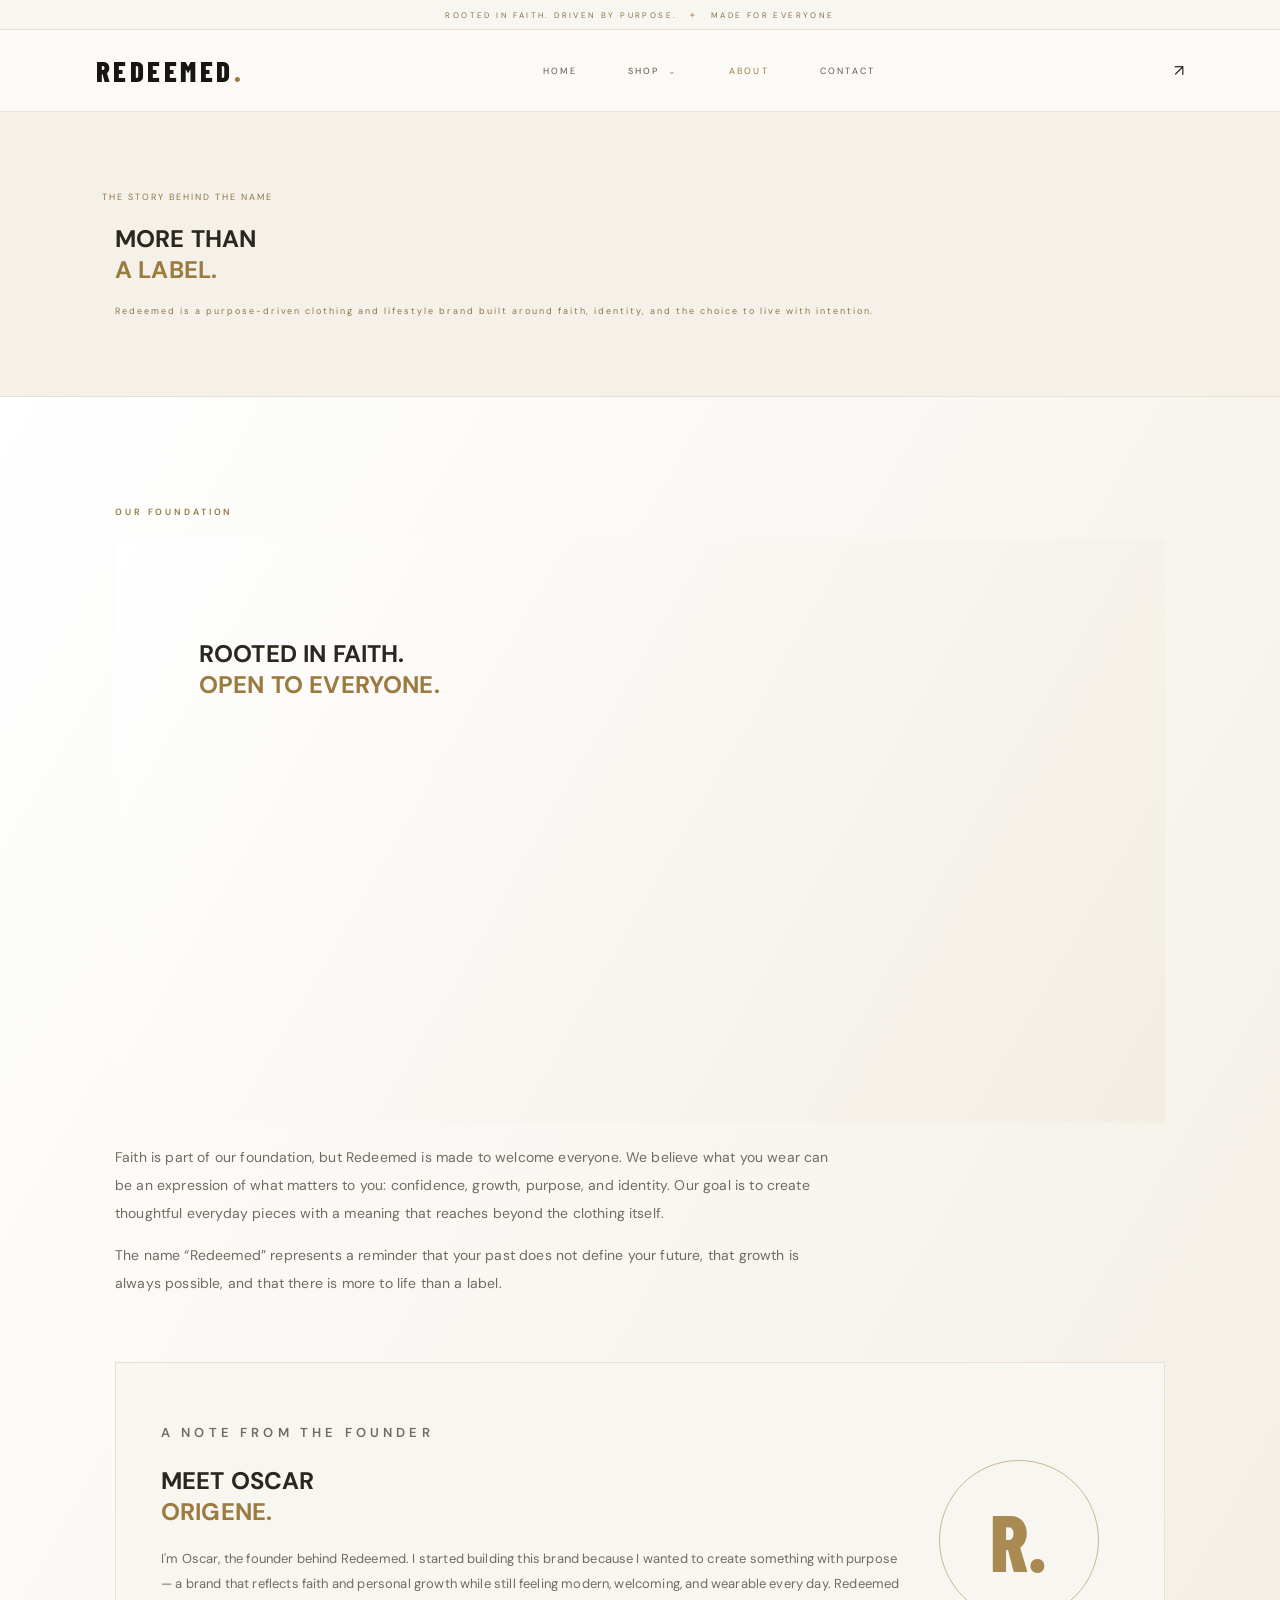
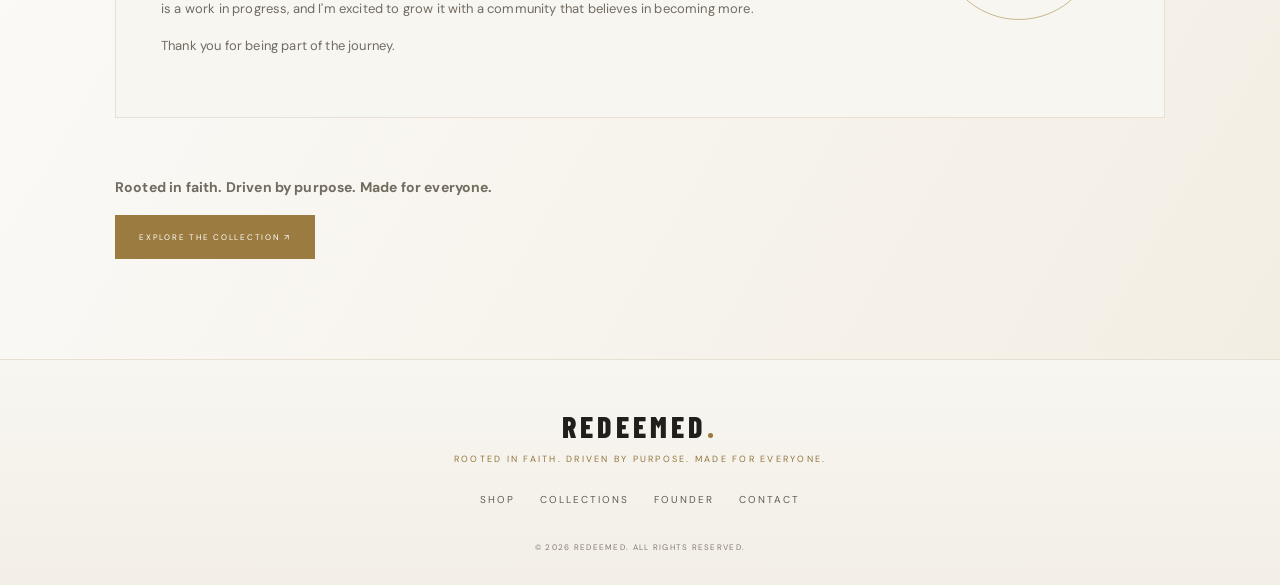
==== about.html @ 96db5f7b "Create Redeemed about and founder page" ====
<!doctype html>
<html lang="en"><head><meta charset="utf-8"><meta name="viewport" content="width=device-width, initial-scale=1"><meta name="theme-color" content="#fbfaf7"><meta name="description" content="Meet the founder and learn the vision behind Redeemed. Rooted in faith. Driven by purpose. Made for everyone."><title>About Redeemed — The Story & Founder</title><link rel="preconnect" href="https://fonts.googleapis.com"><link rel="preconnect" href="https://fonts.gstatic.com" crossorigin><link href="https://fonts.googleapis.com/css2?family=Barlow+Condensed:wght@500;600;700;800&family=DM+Sans:wght@300;400;500;600;700&display=swap" rel="stylesheet"><link rel="stylesheet" href="styles.css"></head>
<body><div class="announcement">ROOTED IN FAITH. DRIVEN BY PURPOSE. <span>✦</span> MADE FOR EVERYONE</div>
<header class="site-header"><a class="brand" href="index.html">REDEEMED<span>.</span></a><button class="menu-toggle" aria-label="Open navigation" aria-expanded="false"><span></span><span></span></button><nav class="main-nav" aria-label="Main navigation"><a href="index.html">HOME</a><div class="nav-dropdown"><button class="nav-drop-trigger" aria-expanded="false">SHOP <span>⌄</span></button><div class="nav-drop-panel"><a href="index.html#apparel">All products</a><a href="index.html#collections">Collections</a></div></div><a class="active" href="about.html">ABOUT</a><a href="index.html#contact">CONTACT</a></nav><a class="bag-link" href="https://redeemedappreal.com" aria-label="Visit store">↗</a></header>
<main><section class="page-hero"><p>THE STORY BEHIND THE NAME</p><div class="about-page-inner"><h1>MORE THAN<br><span style="color:#9b7b3f">A LABEL.</span></h1><p class="lead">Redeemed is a purpose-driven clothing and lifestyle brand built around faith, identity, and the choice to live with intention.</p></div></section>
<section class="about-page"><div class="about-page-inner"><p class="section-kicker">OUR FOUNDATION</p><h2 class="about-page h1">ROOTED IN FAITH.<br><span style="color:#9b7b3f">OPEN TO EVERYONE.</span></h2><p class="story-copy">Faith is part of our foundation, but Redeemed is made to welcome everyone. We believe what you wear can be an expression of what matters to you: confidence, growth, purpose, and identity. Our goal is to create thoughtful everyday pieces with a meaning that reaches beyond the clothing itself.</p><p class="story-copy">The name “Redeemed” represents a reminder that your past does not define your future, that growth is always possible, and that there is more to life than a label.</p><div class="founder-panel" id="founder"><div><p class="section-kicker">A NOTE FROM THE FOUNDER</p><h2>MEET OSCAR<br><span style="color:#9b7b3f">ORIGENE.</span></h2><p>I'm Oscar, the founder behind Redeemed. I started building this brand because I wanted to create something with purpose — a brand that reflects faith and personal growth while still feeling modern, welcoming, and wearable every day. Redeemed is a work in progress, and I'm excited to grow it with a community that believes in becoming more.</p><p>Thank you for being part of the journey.</p></div><div class="founder-stamp" aria-hidden="true">R.</div></div><p class="story-copy" style="margin-top:55px"><strong>Rooted in faith. Driven by purpose. Made for everyone.</strong></p><a class="button button-gold" href="index.html#apparel">EXPLORE THE COLLECTION ↗</a></div></section></main>
<footer id="contact"><a class="footer-brand" href="index.html">REDEEMED<span>.</span></a><p>ROOTED IN FAITH. DRIVEN BY PURPOSE. MADE FOR EVERYONE.</p><div class="footer-links"><a href="index.html#apparel">SHOP</a><a href="index.html#collections">COLLECTIONS</a><a href="about.html#founder">FOUNDER</a><a href="mailto:hello@redeemedappreal.com">CONTACT</a></div><small>© <span id="year"></span> REDEEMED. ALL RIGHTS RESERVED.</small></footer><script src="script.js"></script></body></html>
---- styles.css ----
:root{--black:#050505;--panel:#101010;--gold:#b99a4b;--gold-light:#d8bd75;--white:#f5f3ef;--muted:#99958c}
*{box-sizing:border-box}html{scroll-behavior:smooth;scroll-padding-top:82px}body{margin:0;background:var(--black);color:var(--white);font-family:"DM Sans",Arial,sans-serif}a{color:inherit;text-decoration:none}.announcement{height:27px;display:grid;place-items:center;background:#0c0c0c;color:#bca15e;font-size:9px;letter-spacing:.22em;border-bottom:1px solid #202020}.site-header{height:68px;padding:0 6.5%;display:flex;align-items:center;justify-content:space-between;border-bottom:1px solid #242424;background:rgba(5,5,5,.96);position:sticky;top:0;z-index:20}.brand,.footer-brand{font-family:"Barlow Condensed",sans-serif;font-weight:800;letter-spacing:.08em;font-size:25px}.brand span,.footer-brand span{color:var(--gold)}.main-nav{display:flex;gap:42px;align-items:center}.main-nav a,.footer-links a{font-size:10px;letter-spacing:.2em;color:#a6a39c;transition:color .2s}.main-nav a:hover,.main-nav a.active,.footer-links a:hover{color:var(--gold-light)}.bag-link svg{width:20px;fill:none;stroke:#eee;stroke-width:1.5}.menu-toggle{display:none;background:none;border:0}.hero{min-height:690px;height:calc(100svh - 95px);max-height:900px;position:relative;overflow:hidden;display:grid;place-items:center;text-align:center;background:radial-gradient(ellipse at 50% 39%,rgba(133,91,24,.28),transparent 34%),radial-gradient(ellipse at 50% 72%,#17130b 0%,#080808 42%,#030303 75%)}.hero:before,.hero:after{content:"";position:absolute;width:360px;height:360px;border:1px solid rgba(185,154,75,.08);transform:rotate(45deg);top:8%;left:-210px}.hero:after{left:auto;right:-230px;top:auto;bottom:-190px}.hero-lines{position:absolute;inset:0;opacity:.23;background:linear-gradient(135deg,transparent 49.8%,rgba(185,154,75,.12) 50%,transparent 50.2%);mask-image:linear-gradient(to bottom,transparent,#000 20%,#000 80%,transparent)}.halo{position:absolute;width:370px;height:370px;border-radius:50%;top:10%;left:50%;transform:translateX(-50%);background:radial-gradient(circle,rgba(180,127,35,.27),rgba(106,73,22,.12) 38%,transparent 70%);filter:blur(12px)}.hooded-figure{position:absolute;top:10%;left:50%;transform:translateX(-50%);width:260px;height:390px;opacity:.75;filter:drop-shadow(0 20px 28px #000)}.hood{position:absolute;z-index:2;width:160px;height:190px;left:50px;top:0;border-radius:48% 48% 42% 42%;background:linear-gradient(115deg,#28251f,#090909 65%);border:1px solid #383126;box-shadow:inset -16px -8px 22px #000}.hood:after{content:"";position:absolute;inset:25px 25px 16px;border-radius:50%;background:#030303;box-shadow:inset 0 0 28px #000}.body{position:absolute;top:140px;left:0;width:260px;height:250px;background:linear-gradient(105deg,#191713,#050505 60%,#1c1913);clip-path:polygon(30% 0,70% 0,100% 100%,0 100%);border-top:1px solid #393126}.hero-content{position:relative;z-index:3;margin-top:35px;padding:0 20px}.eyebrow,.section-kicker{color:var(--gold-light);font-size:9px;letter-spacing:.32em;font-weight:600}.hero h1{font-family:"Barlow Condensed",Impact,sans-serif;font-size:clamp(48px,7.2vw,91px);line-height:.9;letter-spacing:.045em;margin:15px 0 18px;font-weight:700;text-shadow:0 4px 30px #000}.hero h1 span,.intro h2 span,.lifestyle-content h2 span,.about h2 span{color:var(--gold-light)}.hero-subtitle{font-size:clamp(13px,1.7vw,19px);letter-spacing:.16em;margin:0 0 9px}.hero-tagline{font-size:14px;color:#d2d0ca;margin:0}.hero-actions{display:flex;justify-content:center;gap:12px;margin-top:34px}.button{min-width:145px;padding:14px 20px;font-size:9px;letter-spacing:.17em;display:inline-flex;justify-content:center;border:1px solid;transition:background .25s,color .25s,border-color .25s}.button-gold{border-color:var(--gold);color:var(--gold-light)}.button-gold:hover{background:var(--gold);color:#090909}.button-light{border-color:#ddd;color:#eee}.button-light:hover{background:#eee;color:#090909}.hero-foot{position:absolute;bottom:34px;left:0;right:0;font-size:10px;letter-spacing:.16em}.vertical-note{position:absolute;right:28px;top:50%;writing-mode:vertical-rl;color:#62563b;font-size:8px;letter-spacing:.25em}.section-wrap{max-width:1160px;margin:auto;padding:110px 7%}.intro{text-align:center;border-bottom:1px solid #242424}.intro h2,.about h2,.lifestyle-content h2{font-family:"Barlow Condensed",sans-serif;font-size:clamp(42px,6vw,68px);line-height:.95;margin:17px 0}.intro>p:last-child,.about>p:not(.section-kicker){max-width:570px;margin:22px auto 0;color:#aaa;font-size:13px;line-height:1.9}.section-heading{display:flex;justify-content:space-between;align-items:end;margin-bottom:32px}.section-heading h2{font-family:"Barlow Condensed",sans-serif;font-size:58px;margin:8px 0 0}.heading-mark,.product-index{font-size:10px;color:#777;letter-spacing:.18em}.product-grid{display:grid;grid-template-columns:repeat(2,minmax(0,1fr));gap:22px}.product-card{background:#0c0c0c;padding:12px;border:1px solid #202020}.product-art{height:340px;display:grid;place-items:center;position:relative;overflow:hidden;background:radial-gradient(ellipse at 50% 45%,#29251c,#101010 55%,#080808)}.product-art:before{content:"";position:absolute;width:155px;height:190px;background:linear-gradient(110deg,#292721,#080808 70%);clip-path:polygon(27% 0,73% 0,100% 22%,84% 40%,78% 100%,22% 100%,16% 40%,0 22%);filter:drop-shadow(0 15px 20px #000)}.art-hoodie:after{content:"";position:absolute;top:68px;width:65px;height:70px;border:10px solid #171612;border-radius:48% 48% 35% 35%;background:#080808}.product-art span{z-index:2;font-family:"Barlow Condensed";font-size:17px;letter-spacing:.2em;color:#c9ad65;margin-top:40px}.art-tee{background:radial-gradient(ellipse at center,#27231b,#0c0c0c 68%)}.art-tee:before{width:180px;height:190px;clip-path:polygon(25% 0,75% 0,100% 20%,82% 38%,78% 100%,22% 100%,18% 38%,0 20%)}.art-tee span{font-size:12px;margin-top:0}.product-info{display:flex;justify-content:space-between;align-items:start;padding:17px 3px 10px}.product-info h3{font-size:12px;letter-spacing:.12em;margin:0 0 6px}.product-info p,.setup-note{font-size:11px;color:#85827b;margin:0}.text-link{display:flex;justify-content:space-between;border-top:1px solid #292929;padding:13px 3px 4px;color:var(--gold-light);font-size:9px;letter-spacing:.17em}.text-link span{font-size:15px}.setup-note{margin-top:22px;text-align:center;line-height:1.7}.lifestyle-band{min-height:440px;position:relative;overflow:hidden;background:radial-gradient(ellipse at 75% 50%,rgba(155,113,39,.2),transparent 42%),linear-gradient(110deg,#090909,#17130b 60%,#080808);border-top:1px solid #29231a;border-bottom:1px solid #29231a;display:flex;align-items:center;padding:70px max(8%,calc((100% - 1000px)/2))}.lifestyle-content{position:relative;z-index:2}.lifestyle-content h2{font-size:65px}.lifestyle-content>p:not(.section-kicker){color:#aaa;font-size:13px;margin:18px 0 28px}.lifestyle-symbol{position:absolute;right:14%;font-size:250px;color:rgba(185,154,75,.08);font-weight:200}.about{text-align:center}.about blockquote{margin:35px auto 0;padding-top:26px;border-top:1px solid #292929;max-width:600px;font-family:"Barlow Condensed";font-size:25px;letter-spacing:.04em}.about cite{display:block;font-family:"DM Sans";font-style:normal;font-size:9px;color:var(--gold);letter-spacing:.2em;margin-top:12px}footer{border-top:1px solid #292929;text-align:center;padding:48px 20px 30px;background:#080808}.footer-brand{font-size:30px}footer>p{font-size:9px;letter-spacing:.2em;color:#777}.footer-links{display:flex;justify-content:center;gap:25px;flex-wrap:wrap;margin:28px 0}footer small{font-size:8px;letter-spacing:.16em;color:#666}.menu-toggle span{display:block;width:21px;height:1px;background:#eee;margin:6px}
@media(max-width:700px){.site-header{height:60px;padding:0 5%}.brand{font-size:22px}.menu-toggle{display:block;margin-left:auto;margin-right:18px}.main-nav{display:none;position:absolute;top:60px;left:0;right:0;background:#090909;border-bottom:1px solid #292929;padding:22px;flex-direction:column;gap:22px}.main-nav.open{display:flex}.bag-link svg{width:19px}.hero{min-height:650px;height:calc(100svh - 87px)}.hooded-figure{top:12%;transform:translateX(-50%) scale(.88)}.hero-content{margin-top:55px}.hero h1{font-size:clamp(48px,12vw,70px)}.hero-subtitle{font-size:12px}.hero-foot{font-size:8px;bottom:25px}.vertical-note{right:10px}.section-wrap{padding:75px 6%}.product-grid{grid-template-columns:1fr;gap:16px}.product-art{height:300px}.section-heading h2{font-size:48px}.lifestyle-band{min-height:390px;padding:65px 8%}.lifestyle-content h2{font-size:55px}.lifestyle-symbol{right:-10%;font-size:190px}.intro h2,.about h2{font-size:48px}}
@media(prefers-reduced-motion:reduce){html{scroll-behavior:auto}*,*:before,*:after{transition:none!important}}

/* REDEEMED — elevated editorial art direction */
:root{--gold:#c4a45b;--gold-light:#ead49a;--white:#f7f5ef}
body{background:#050505;letter-spacing:.01em}
.announcement{height:30px;background:#080808;color:#c7a65c;font-size:8px;letter-spacing:.3em}
.site-header{height:76px;padding-inline:7%;background:rgba(4,4,4,.88);backdrop-filter:blur(18px);border-bottom-color:rgba(202,170,99,.2)}
.brand{font-size:29px;letter-spacing:.12em}
.main-nav{gap:clamp(18px,4vw,52px)}
.main-nav a{font-size:9px;letter-spacing:.24em}
.hero{height:calc(100svh - 106px);min-height:700px;max-height:960px;background:radial-gradient(ellipse at 50% 34%,rgba(174,127,43,.26),transparent 29%),radial-gradient(ellipse at 50% 90%,#17130b 0%,#080808 48%,#020202 80%)}
.hero:before{width:520px;height:520px;top:4%;left:-330px;border-color:rgba(201,168,93,.13)}
.hero:after{width:600px;height:600px;right:-390px;bottom:-330px;border-color:rgba(201,168,93,.1)}
.hero-wordmark{position:absolute;z-index:1;top:12%;left:50%;transform:translateX(-50%);font-family:"Barlow Condensed",sans-serif;font-size:clamp(120px,25vw,340px);font-weight:800;letter-spacing:-.04em;white-space:nowrap;color:transparent;-webkit-text-stroke:1px rgba(222,196,137,.075);line-height:1}
.hero-cross{position:absolute;right:13%;top:22%;font-size:clamp(75px,13vw,170px);font-family:Georgia,serif;color:rgba(206,174,105,.055);font-weight:200}
.halo{width:470px;height:470px;top:8%;background:radial-gradient(circle,rgba(190,139,49,.3),rgba(110,78,28,.13) 38%,transparent 70%);filter:blur(18px)}
.hooded-figure{top:7%;width:300px;height:450px;opacity:.91;transform:translateX(-50%) scale(1.05);filter:drop-shadow(0 28px 40px #000)}
.hood{width:178px;height:205px;left:61px;background:linear-gradient(110deg,#383229 0%,#17140f 37%,#050505 76%);border:1px solid rgba(190,164,111,.24);box-shadow:inset 12px 3px 26px rgba(255,255,255,.035),inset -18px -12px 25px #000,0 0 55px rgba(160,112,38,.1)}
.hood:after{inset:26px 27px 18px;background:radial-gradient(ellipse at 45% 15%,#15120d,#020202 65%);box-shadow:inset 0 0 35px #000}
.body{top:151px;width:300px;height:300px;background:linear-gradient(100deg,#28241d 0%,#0e0d0b 35%,#030303 68%,#211c13 100%);border-top:1px solid rgba(205,176,116,.2);clip-path:polygon(31% 0,69% 0,100% 100%,0 100%)}
.hero-content{margin-top:55px}
.eyebrow{display:flex;align-items:center;justify-content:center;gap:13px;font-size:8px;letter-spacing:.34em;color:#dfc47f}
.eyebrow span{width:24px;height:1px;background:var(--gold);opacity:.7}
.hero h1{font-size:clamp(58px,8vw,108px);letter-spacing:.025em;line-height:.84;margin:22px 0 24px;text-shadow:0 8px 42px #000}
.hero h1 span{color:#f4f0e7;text-shadow:0 0 28px rgba(210,174,98,.18)}
.hero-subtitle{font-size:clamp(11px,1.4vw,16px);letter-spacing:.25em;color:#d7d2c7}
.hero-tagline{font-size:13px;letter-spacing:.04em;color:#c3bfb5}
.hero-actions{margin-top:38px;gap:14px}
.button{min-width:164px;padding:16px 23px;font-size:8px;letter-spacing:.22em}
.button-gold{background:linear-gradient(120deg,rgba(193,157,79,.1),rgba(193,157,79,.015));border-color:#c5a45a;color:#e8cf91}
.button-gold:hover{box-shadow:0 0 28px rgba(197,164,90,.22)}
.button-light{border-color:rgba(255,255,255,.55)}
.hero-foot{font-size:8px;letter-spacing:.3em;color:#b5aa8f}
.vertical-note{color:#a18b57;opacity:.8}
.marquee{overflow:hidden;border-top:1px solid #28231a;border-bottom:1px solid #28231a;background:#0b0a08;padding:15px 0;white-space:nowrap}
.marquee div{width:max-content;animation:marquee 34s linear infinite;font-size:9px;letter-spacing:.28em;color:#b8a16d}
.marquee i{font-style:normal;color:#e1c47d;padding:0 28px}
@keyframes marquee{to{transform:translateX(-50%)}}
.section-wrap{max-width:1280px;padding:125px 8%}
.intro{position:relative}
.intro:before{content:"✝";position:absolute;right:12%;top:20%;font:180px Georgia;color:rgba(196,164,91,.035);pointer-events:none}
.intro h2,.about h2{font-size:clamp(50px,6.3vw,82px);letter-spacing:.015em}
.intro>p:last-child,.about>p:not(.section-kicker){font-size:14px;color:#aaa69c;max-width:590px}
.section-heading h2{font-size:clamp(48px,6vw,76px);letter-spacing:.025em}
.section-heading h2 span{color:var(--gold)}
.heading-mark{color:#b39a65}
.product-grid{gap:26px}
.product-card{padding:12px;background:linear-gradient(145deg,#111,#080808);border:1px solid #29251d;transition:transform .35s,border-color .35s,box-shadow .35s}
.product-card:hover{transform:translateY(-7px);border-color:rgba(196,164,91,.55);box-shadow:0 22px 55px rgba(0,0,0,.35)}
.product-art{height:390px;background:radial-gradient(ellipse at 50% 43%,#403522 0%,#17140e 35%,#090909 72%);border:1px solid rgba(206,177,117,.08)}
.product-art:before{width:175px;height:220px;background:linear-gradient(105deg,#38352e,#151411 42%,#050505 78%);filter:drop-shadow(0 25px 25px #000);transition:transform .4s}
.product-card:hover .product-art:before{transform:scale(1.055) translateY(-4px)}
.art-hoodie:after{top:70px;width:72px;height:76px;border:11px solid #211e18;box-shadow:inset 0 0 20px #000}
.product-art span{color:#dfc47f;text-shadow:0 1px 8px #000;letter-spacing:.28em}
.product-info h3{letter-spacing:.18em}
.product-info p{color:#a29b8b}
.text-link{color:#dfc47f;letter-spacing:.22em}
.setup-note{padding:14px;border:1px dashed #393020;color:#a99a76;max-width:620px;margin:24px auto 0}
.lifestyle-band{min-height:510px;background:radial-gradient(ellipse at 78% 50%,rgba(183,137,55,.25),transparent 35%),linear-gradient(110deg,#080808,#18140c 60%,#060606);border-color:#302719}
.lifestyle-band:after{content:"";position:absolute;inset:20px;border:1px solid rgba(201,168,93,.1);pointer-events:none}
.lifestyle-content h2{font-size:clamp(60px,7vw,88px)}
.lifestyle-symbol{font-size:300px;color:rgba(218,188,123,.09);text-shadow:0 0 90px rgba(195,151,65,.12)}
.about blockquote{border-color:#3b3020;color:#eee}
.about cite{color:#d6b86f}
footer{background:#070707;border-color:#292319}
.footer-brand{letter-spacing:.14em}
footer>p{color:#b4a276;letter-spacing:.25em}
footer small{color:#77716a}
@media(max-width:700px){
 .site-header{height:64px}.main-nav{top:64px}
 .hero{min-height:690px;height:calc(100svh - 94px)}
 .hero-wordmark{top:19%;font-size:28vw}
 .hero-cross{right:4%;top:17%;font-size:90px}
 .hooded-figure{top:10%;transform:translateX(-50%) scale(.9)}
 .hero-content{margin-top:75px}
 .hero h1{font-size:clamp(54px,12.5vw,78px)}
 .hero-subtitle{font-size:10px;letter-spacing:.17em}
 .hero-foot{font-size:7px;letter-spacing:.18em}
 .section-wrap{padding:82px 6%}
 .product-art{height:320px}
 .lifestyle-band{min-height:430px}
 .marquee div{animation-duration:25s}
}
@media(prefers-reduced-motion:reduce){.marquee div{animation:none}}


/* REDEEMED — ivory white, antique gold & champagne gold palette */
:root{--black:#fff;--panel:#f7f5f0;--gold:#9b7b3f;--gold-light:#c5a66b;--white:#211f1b;--muted:#77736b}
body{background:#fff;color:#211f1b}
.announcement{background:#f7f5f0;color:#92743d;border-bottom:1px solid #e8e1d3}
.site-header{background:rgba(255,255,255,.94);border-bottom:1px solid #e8e1d3;backdrop-filter:blur(18px)}
.brand,.footer-brand{color:#171613}
.main-nav a{color:#5d5951}.main-nav a:hover,.main-nav a.active{color:#9b7b3f}
.bag-link svg{stroke:#25231f}
.hero{background:radial-gradient(ellipse at 50% 35%,rgba(197,166,107,.28),transparent 34%),linear-gradient(145deg,#fff 0%,#f6f3ec 58%,#eee8dc 100%)}
.hero:before,.hero:after{border-color:rgba(155,123,63,.15)}
.hero-lines{opacity:.18}
.hero-wordmark{-webkit-text-stroke:1px rgba(155,123,63,.13)}
.hero-cross{color:rgba(155,123,63,.09)}
.halo{background:radial-gradient(circle,rgba(197,166,107,.3),rgba(197,166,107,.1) 42%,transparent 70%)}
.hooded-figure{opacity:1;filter:drop-shadow(0 28px 35px rgba(45,35,18,.24))}
.hood{border-color:rgba(155,123,63,.28)}
.hero-content{color:#211f1b}
.hero h1{color:#24211c;text-shadow:0 5px 24px rgba(120,96,53,.08)}
.hero h1 span{color:#9b7b3f;text-shadow:none}
.hero-subtitle{color:#5f584b}
.hero-tagline{color:#5d574d}
.eyebrow,.section-kicker{color:#98783e}
.eyebrow span{background:#c5a66b}
.button-gold{background:#9b7b3f;color:#fff;border-color:#9b7b3f}
.button-gold:hover{background:#c5a66b;border-color:#c5a66b;color:#171613}
.button-light{border-color:#9b7b3f;color:#765d30}
.button-light:hover{background:#f0e8d8;color:#49391d}
.hero-foot{color:#786744}.vertical-note{color:#9b7b3f}
.marquee{background:#f7f5f0;border-color:#e6dece}
.marquee div{color:#806536}.marquee i{color:#c5a66b}
.intro{border-color:#e8e1d3}
.intro h2,.about h2{color:#24211c}
.intro h2 span,.about h2 span,.lifestyle-content h2 span{color:#9b7b3f}
.intro>p:last-child,.about>p:not(.section-kicker){color:#716c63}
.intro:before{color:rgba(155,123,63,.07)}
.section-heading h2{color:#24211c}.section-heading h2 span{color:#9b7b3f}
.heading-mark{color:#9b7b3f}
.product-card{background:#fff;border-color:#e6dece;box-shadow:0 8px 28px rgba(45,35,18,.045)}
.product-card:hover{border-color:#c5a66b;box-shadow:0 22px 45px rgba(45,35,18,.1)}
.product-art{background:radial-gradient(ellipse at 50% 43%,#eee5d3 0%,#f7f5f0 47%,#ebe5d9 100%);border-color:#e7dfd0}
.product-art span{color:#c5a66b;text-shadow:none}
.product-info h3{color:#26231e}.product-info p{color:#777168}
.product-index{color:#9b7b3f}.text-link{color:#92713a;border-color:#e8e1d3}
.setup-note{border-color:#d8c69e;color:#806b42}
.lifestyle-band{background:radial-gradient(ellipse at 78% 50%,rgba(197,166,107,.28),transparent 38%),linear-gradient(110deg,#f8f6f1,#eee7d9 65%,#fff);border-color:#e5dccb}
.lifestyle-band:after{border-color:rgba(155,123,63,.2)}
.lifestyle-content h2{color:#24211c}
.lifestyle-content>p:not(.section-kicker){color:#716b60}
.lifestyle-symbol{color:rgba(155,123,63,.1);text-shadow:none}
.about blockquote{border-color:#e6dece;color:#353027}
.about cite{color:#9b7b3f}
footer{background:#f7f5f0;border-color:#e6dece}
.footer-brand{color:#211f1b}.footer-brand span{color:#9b7b3f}
footer>p{color:#92743d}footer small{color:#827c71}
.footer-links a{color:#625d53}
@media(max-width:700px){.main-nav{background:#fff;border-color:#e6dece}.menu-toggle span{background:#29251e}}


/* OVERSIZED EDITORIAL HOMEPAGE HERO */
.announcement{display:flex;justify-content:center;gap:12px;align-items:center}
.announcement span{color:#c5a66b}
.site-header{height:82px;padding-inline:7.5%}
.hero-editorial{height:min(850px,calc(100svh - 112px));min-height:680px;max-height:none;display:grid;grid-template-columns:1fr 1fr;align-items:center;text-align:left;padding:0 9%;overflow:hidden;background:linear-gradient(115deg,#fff 0%,#fbfaf7 48%,#f0e9dc 100%)}
.hero-editorial:before{width:560px;height:560px;left:-360px;top:auto;bottom:-260px;border-color:rgba(155,123,63,.12)}
.hero-editorial:after{width:660px;height:660px;right:-430px;top:-340px;bottom:auto;border-color:rgba(155,123,63,.12)}
.hero-grain{position:absolute;inset:0;opacity:.25;pointer-events:none;background:repeating-linear-gradient(0deg,transparent 0,transparent 3px,rgba(100,80,45,.018) 4px)}
.hero-watermark{position:absolute;left:3%;bottom:-17%;font-family:"Barlow Condensed",sans-serif;font-size:clamp(300px,52vw,720px);font-weight:800;line-height:1;color:rgba(155,123,63,.035);letter-spacing:-.08em;pointer-events:none}
.hero-copy{position:relative;z-index:4;max-width:590px;padding:45px 0 65px}
.hero-copy .eyebrow{justify-content:flex-start;font-size:9px;letter-spacing:.25em;gap:12px}
.hero-copy h1{font-size:clamp(86px,10vw,150px);line-height:.76;letter-spacing:-.015em;color:#25221d;margin:31px 0 30px;text-shadow:none}
.hero-copy h1 em{font-style:normal;color:#9b7b3f}
.hero-lead{font-family:"Barlow Condensed",sans-serif;font-size:clamp(23px,2.5vw,34px);line-height:1.08;color:#373127;margin:0 0 14px}
.hero-copy .hero-tagline{font-size:12px;color:#777064;letter-spacing:.025em}
.hero-copy .hero-actions{justify-content:flex-start;align-items:center;flex-wrap:wrap;margin-top:36px;gap:25px}
.hero-copy .button{min-width:205px;justify-content:space-between;gap:25px;padding:17px 20px}
.hero-copy .button span{font-size:15px}
.hero-text-link{font-size:8px;letter-spacing:.18em;color:#75603a;border-bottom:1px solid #c5a66b;padding:0 0 8px}
.hero-text-link span{padding-left:12px;color:#9b7b3f}
.hero-art{height:100%;min-height:560px;position:relative;display:grid;place-items:center;isolation:isolate}
.hero-art:before{content:"";position:absolute;width:min(39vw,520px);aspect-ratio:1;border-radius:50%;background:radial-gradient(circle,rgba(197,166,107,.38),rgba(197,166,107,.13) 48%,transparent 72%);filter:blur(12px)}
.hero-art:after{content:"";position:absolute;inset:13% 8%;border:1px solid rgba(155,123,63,.18);border-radius:48% 48% 2px 2px;transform:rotate(7deg)}
.art-orbit{position:absolute;width:min(37vw,470px);aspect-ratio:1;border:1px solid rgba(155,123,63,.22);border-radius:50%;transform:rotate(-25deg) scaleY(.58)}
.orbit-two{width:min(43vw,550px);transform:rotate(35deg) scaleY(.58);border-color:rgba(197,166,107,.3)}
.art-cross{position:absolute;right:7%;top:16%;font:clamp(65px,9vw,120px) Georgia,serif;color:rgba(155,123,63,.12)}
.art-garment{position:relative;z-index:2;width:clamp(240px,29vw,370px);height:490px;filter:drop-shadow(0 35px 28px rgba(51,39,18,.24));transform:rotate(-5deg);animation:garment-float 7s ease-in-out infinite}
.garment-hood{position:absolute;z-index:2;top:0;left:50%;transform:translateX(-50%);width:42%;height:36%;border-radius:48% 48% 40% 40%;background:linear-gradient(115deg,#8d8067,#3e392f 48%,#171612 100%);border:1px solid rgba(255,255,255,.25);box-shadow:inset 12px 5px 25px rgba(255,255,255,.18),inset -16px -12px 24px rgba(0,0,0,.55)}
.garment-hood:after{content:"";position:absolute;inset:20% 19% 9%;border-radius:50%;background:radial-gradient(ellipse at 50% 20%,#29251d,#080807 75%);box-shadow:0 8px 14px rgba(0,0,0,.25)}
.garment-body{position:absolute;top:25%;left:0;width:100%;height:72%;clip-path:polygon(28% 0,72% 0,100% 20%,88% 43%,82% 100%,18% 100%,12% 43%,0 20%);background:linear-gradient(100deg,#776b56 0%,#4d4639 24%,#24221c 58%,#100f0c 100%);border:1px solid rgba(255,255,255,.2);box-shadow:inset 20px 0 35px rgba(255,255,255,.1),inset -25px -8px 35px rgba(0,0,0,.5);display:flex;flex-direction:column;align-items:center;justify-content:center;gap:8px}
.garment-body:before{content:"";position:absolute;inset:0;background:repeating-linear-gradient(92deg,transparent 0,rgba(255,255,255,.025) 1px,transparent 3px);opacity:.7}
.garment-body span,.garment-body i{position:relative;color:#d8c18b;letter-spacing:.22em;font:600 15px "Barlow Condensed",sans-serif}
.garment-body i{font:7px "DM Sans",sans-serif;letter-spacing:.24em;color:rgba(235,220,181,.7)}
.art-caption{position:absolute;z-index:3;bottom:15%;left:2%;right:0;display:flex;justify-content:space-between;color:#927a4c;font-size:7px;letter-spacing:.2em}
.hero-bottom{position:absolute;bottom:28px;left:9%;right:9%;display:flex;justify-content:space-between;color:#95815b;font-size:8px;letter-spacing:.2em}
.hero-bottom b{font-size:14px;padding-left:8px;font-weight:400}
@keyframes garment-float{0%,100%{transform:translateY(0) rotate(-5deg)}50%{transform:translateY(-13px) rotate(-3deg)}}
@media(max-width:850px){
 .hero-editorial{padding-inline:6%;grid-template-columns:1fr 1fr}
 .hero-copy h1{font-size:clamp(72px,10vw,105px)}
 .art-garment{width:clamp(210px,31vw,290px);height:400px}
 .hero-art{min-height:500px}
}
@media(max-width:650px){
 .site-header{height:66px}
 .hero-editorial{height:auto;min-height:900px;max-height:none;display:flex;flex-direction:column;align-items:stretch;padding:64px 7% 82px}
 .hero-copy{padding:0;max-width:none}
 .hero-copy .eyebrow{font-size:7px;letter-spacing:.2em}
 .hero-copy h1{font-size:clamp(76px,19vw,112px);margin:26px 0 22px}
 .hero-lead{font-size:25px}
 .hero-copy .hero-tagline{font-size:11px}
 .hero-copy .hero-actions{margin-top:27px;gap:20px}
 .hero-copy .button{min-width:190px}
 .hero-art{min-height:390px;height:390px;margin-top:0}
 .hero-art:before{width:310px}
 .hero-art:after{inset:4% 10%}
 .art-orbit{width:300px}
 .orbit-two{width:340px}
 .art-garment{width:230px;height:340px}
 .art-cross{right:8%;top:5%;font-size:75px}
 .art-caption{bottom:3%;font-size:6px}
 .hero-bottom{bottom:22px;left:7%;right:7%;font-size:6px;letter-spacing:.12em}
 .hero-bottom span:nth-child(2){display:none}
}
@media(prefers-reduced-motion:reduce){.art-garment{animation:none}}


/* MINIMAL LIGHT REFINEMENT */
:root{--gold:#9b7b3f;--gold-light:#b99a61}
body{background:#fff;color:#292720}
.announcement{background:#faf9f6;color:#897044;border-color:#eee9df}
.site-header{background:rgba(255,255,255,.96);border-color:#eee9df}
.hero-editorial{background:linear-gradient(120deg,#fff 0%,#fcfbf8 62%,#f7f3eb 100%)}
.hero-watermark{display:none}
.hero-grain{opacity:.08}
.hero-art:before{background:radial-gradient(circle,rgba(222,210,185,.34),rgba(235,228,214,.12) 48%,transparent 72%)}
.hero-art:after{border-color:rgba(155,123,63,.1);border-radius:50%;inset:15% 9%}
.art-orbit{border-color:rgba(155,123,63,.13)}
.orbit-two{border-color:rgba(197,166,107,.17)}
.art-cross{color:rgba(155,123,63,.09)}
.art-caption{color:#9a8968}
.hero-bottom{color:#8b7955}
.marquee{background:#fbfaf7;border-color:#eee9df}
.intro{background:#fff;border-color:#eee9df}
.intro:before{display:none}
.collection{background:#fff}
.product-card{box-shadow:none;border:1px solid #eee9df;background:#fff}
.product-card:hover{box-shadow:0 12px 32px rgba(60,48,27,.06);transform:translateY(-3px)}
.product-art{background:#f5f3ee;border:0}
.art-tee{background:#f1eee7}
.lifestyle-band{background:#f6f3ec;border:0}
.lifestyle-band:after{inset:18px;border-color:rgba(155,123,63,.12)}
.lifestyle-symbol{color:rgba(155,123,63,.06)}
.about{background:#fff}
footer{background:#faf9f6;border-color:#eee9df}
@media(max-width:650px){
 .hero-editorial{background:linear-gradient(180deg,#fff 0%,#fbfaf7 70%,#f5f1e8 100%)}
 .hero-art{margin-top:10px}
}


/* REDEEMED — refreshed soft champagne background system */
html{background:#f8f7f3}
body{
  background:
    radial-gradient(ellipse at 12% 8%,rgba(218,203,174,.16),transparent 34%),
    radial-gradient(ellipse at 88% 38%,rgba(229,219,198,.2),transparent 32%),
    #fbfaf7;
}
.announcement{background:#f4f1e9;border-color:#e8e1d4}
.site-header{background:rgba(251,250,247,.94);border-color:#e9e3d8}
.hero-editorial{
  background:
    radial-gradient(ellipse at 76% 48%,rgba(210,190,151,.22),transparent 35%),
    radial-gradient(ellipse at 15% 12%,rgba(255,255,255,.98),transparent 45%),
    linear-gradient(115deg,#fff 0%,#faf8f3 52%,#f1ecdf 100%);
}
.hero-editorial:before{
  border-color:rgba(165,137,85,.13);
  box-shadow:0 0 0 28px rgba(255,255,255,.12),0 0 0 58px rgba(165,137,85,.025);
}
.hero-editorial:after{border-color:rgba(165,137,85,.11)}
.hero-grain{
  opacity:.12;
  background-image:
    radial-gradient(rgba(125,103,65,.16) .45px,transparent .6px);
  background-size:5px 5px;
}
.hero-art:before{
  background:radial-gradient(circle,rgba(211,194,160,.42),rgba(235,228,214,.2) 48%,transparent 73%);
}
.art-orbit{border-color:rgba(165,137,85,.16)}
.orbit-two{border-color:rgba(197,166,107,.2)}
.marquee{background:#f2efe8;border-color:#e7e0d4}
.intro,.collection,.about{background:transparent}
.section-wrap{position:relative}
.collection{background:linear-gradient(180deg,rgba(255,255,255,.7),rgba(247,245,239,.72))}
.product-card{background:rgba(255,255,255,.88);border-color:#e9e3d8}
.product-art{background:linear-gradient(145deg,#f1eee7,#faf9f6 55%,#e9e3d7)}
.art-tee{background:linear-gradient(145deg,#eeebe3,#f8f6f1 55%,#e7e1d5)}
.lifestyle-band{
  background:
    radial-gradient(ellipse at 80% 48%,rgba(209,190,154,.3),transparent 38%),
    linear-gradient(105deg,#f0ede5 0%,#f8f6f1 48%,#eee8dc 100%);
}
.lifestyle-band:after{border-color:rgba(165,137,85,.16)}
.about{background:rgba(255,255,255,.48)}
footer{background:#f2efe8;border-color:#e6dfd2}
@media(max-width:650px){
  .hero-editorial{background:
    radial-gradient(ellipse at 50% 72%,rgba(214,198,166,.25),transparent 40%),
    linear-gradient(180deg,#fff 0%,#faf8f3 65%,#f0ebdf 100%)}
}


/* REDEEMED — refreshed soft champagne backdrop */
:root{--page-ivory:#fbfaf7;--page-cream:#f4f0e7;--antique-gold:#a88a52}
body{background:var(--page-ivory)}
.announcement,footer{background:#f8f6f1}
.site-header{background:rgba(251,250,247,.94)}
.hero-editorial{
  background:
    radial-gradient(ellipse at 78% 42%,rgba(208,187,145,.22),transparent 34%),
    radial-gradient(ellipse at 10% 88%,rgba(228,219,201,.34),transparent 38%),
    linear-gradient(115deg,#fff 0%,#fbfaf7 48%,#f3eee4 100%);
}
.hero-editorial:before,.hero-editorial:after{border-color:rgba(168,138,82,.11)}
.hero-grain{
  opacity:.13;
  background-image:radial-gradient(rgba(125,105,70,.16) .55px,transparent .7px);
  background-size:7px 7px;
}
.hero-art:before{
  background:radial-gradient(circle,rgba(213,194,157,.42),rgba(235,227,211,.2) 48%,transparent 72%);
}
.hero-art:after{border-color:rgba(168,138,82,.13)}
.art-orbit{border-color:rgba(168,138,82,.16)}
.orbit-two{border-color:rgba(197,166,107,.2)}
.marquee{background:#f4f0e8;border-color:#e9e1d2}
.intro,.collection,.about{background:#fbfaf7}
.product-art{background:linear-gradient(145deg,#f6f4ef,#eee9df)}
.art-tee{background:linear-gradient(145deg,#f3f0e8,#eae4d8)}
.lifestyle-band{
  background:
    radial-gradient(ellipse at 82% 48%,rgba(211,190,151,.32),transparent 37%),
    linear-gradient(110deg,#f8f6f1 0%,#eee8dc 62%,#f9f7f2 100%);
}
footer{background:linear-gradient(180deg,#f8f6f1,#f3efe7)}
@media(max-width:650px){
 .hero-editorial{
  background:
   radial-gradient(ellipse at 80% 57%,rgba(210,190,151,.25),transparent 42%),
   linear-gradient(180deg,#fff 0%,#fbfaf7 62%,#f2ede3 100%);
 }
}


/* LIFESTYLE PANEL — remove colored glyph, use restrained brand motif */
.lifestyle-band{
  background:
    radial-gradient(ellipse at 78% 48%,rgba(213,197,165,.22),transparent 34%),
    linear-gradient(110deg,#faf9f6 0%,#f1ece2 58%,#faf9f6 100%);
}
.lifestyle-band:after{border:1px solid rgba(155,123,63,.14)}
.lifestyle-symbol{
  width:clamp(230px,27vw,360px);
  aspect-ratio:1;
  right:13%;
  font-size:0;
  color:transparent;
  border:1px solid rgba(155,123,63,.2);
  border-radius:50%;
  background:
    linear-gradient(rgba(155,123,63,.18),rgba(155,123,63,.18)) center/1px 58% no-repeat,
    linear-gradient(90deg,rgba(155,123,63,.18),rgba(155,123,63,.18)) center/58% 1px no-repeat;
  opacity:.75;
}
.lifestyle-symbol:before{
  content:"R.";
  position:absolute;
  inset:0;
  display:grid;
  place-items:center;
  font:800 clamp(100px,14vw,180px) "Barlow Condensed",sans-serif;
  letter-spacing:-.08em;
  color:rgba(155,123,63,.12);
}
@media(max-width:700px){
 .lifestyle-symbol{right:-8%;width:230px;opacity:.55}
}


/* LIVE FOURTHWALL PRODUCT CATALOG */
.catalog-status{grid-column:1/-1;text-align:center;color:#766b57;padding:42px 12px;font-size:13px;line-height:1.7}
.live-product{overflow:hidden}
.live-product-image{height:390px;display:grid;place-items:center;overflow:hidden;background:linear-gradient(145deg,#f6f4ef,#eee9df)}
.live-product-image img{width:100%;height:100%;object-fit:cover;display:block;transition:transform .45s ease}
.live-product:hover .live-product-image img{transform:scale(1.035)}
.product-image-fallback{font:800 100px "Barlow Condensed",sans-serif;color:rgba(155,123,63,.25)}
.live-product-info{padding:19px 3px 13px}
.live-product-info h3{line-height:1.4}
.live-product .text-link{display:flex;align-items:center;justify-content:space-between}
.live-product .text-link[aria-disabled="true"]{opacity:.5;cursor:not-allowed}
@media(max-width:700px){.live-product-image{height:320px}}


/* BRAND DIRECTION — inclusive purpose-led streetwear */
.brand-pillars{display:grid;grid-template-columns:repeat(3,minmax(0,1fr));gap:14px;padding-top:0}
.pillar-card{min-height:255px;padding:25px 23px;display:flex;flex-direction:column;align-items:flex-start;justify-content:flex-end;gap:14px;background:linear-gradient(145deg,#f8f6f1,#eee8dc);border:1px solid #e9e1d2;position:relative;overflow:hidden;transition:transform .25s,border-color .25s}
.pillar-card:after{content:"";position:absolute;width:180px;height:180px;border:1px solid rgba(155,123,63,.15);border-radius:50%;right:-75px;top:-65px}
.pillar-card:hover{transform:translateY(-4px);border-color:#c5a66b}
.pillar-card>span{font-size:8px;letter-spacing:.22em;color:#9b7b3f}
.pillar-card strong{font:600 clamp(26px,3vw,38px)/.98 "Barlow Condensed",sans-serif;letter-spacing:.015em;color:#292720}
.pillar-card small{font-size:11px;color:#716b60}
.pillar-card i{font-style:normal;font-size:8px;letter-spacing:.15em;color:#92713a;margin-top:8px}
.about{background:#fbfaf7}
@media(max-width:700px){.brand-pillars{grid-template-columns:1fr;padding-top:0}.pillar-card{min-height:210px}.pillar-card strong{font-size:36px}}

/* SITEWIDE NAVIGATION, SHOP CONTROLS & FOUNDER PAGES */
.nav-dropdown{position:relative}
.nav-drop-trigger{border:0;background:transparent;color:#6e6555;font:500 9px "DM Sans",sans-serif;letter-spacing:.22em;cursor:pointer;padding:12px 0}
.nav-drop-trigger span{color:#a88a52;padding-left:5px}
.nav-drop-panel{display:none;position:absolute;top:100%;left:-18px;min-width:220px;padding:10px;background:rgba(255,255,255,.98);border:1px solid #e8e0d2;box-shadow:0 18px 35px rgba(50,40,20,.1);z-index:30}
.nav-dropdown:focus-within .nav-drop-panel,.nav-dropdown:hover .nav-drop-panel,.nav-drop-trigger[aria-expanded="true"]+.nav-drop-panel{display:grid}
.nav-drop-panel a{padding:12px 13px!important;font-size:9px!important;letter-spacing:.12em!important;color:#5d5548!important}
.nav-drop-panel a:hover{background:#f5f1e8;color:#92713a!important}
.shop-toolbar{display:flex;align-items:end;gap:18px;flex-wrap:wrap;margin:-10px 0 28px;padding:16px 0;border-top:1px solid #eee8dc;border-bottom:1px solid #eee8dc}
.shop-toolbar label{display:grid;gap:7px;font-size:8px;letter-spacing:.17em;color:#8c7853}
.shop-toolbar select{min-width:150px;padding:11px 32px 11px 12px;border:1px solid #e3dccf;background:#fff;color:#39352d;font:12px "DM Sans",sans-serif}
.view-controls{display:flex;gap:5px;margin-left:auto}
.view-button{border:1px solid #e3dccf;background:transparent;padding:10px 13px;color:#8a7957;font-size:8px;letter-spacing:.15em;cursor:pointer}
.view-button.active{background:#eee8dc;color:#4b402d;border-color:#c5b38e}
.product-grid.list-view{grid-template-columns:1fr}
.product-grid.list-view .live-product{display:grid;grid-template-columns:180px 1fr;align-items:center;gap:20px}
.product-grid.list-view .live-product-image{height:180px;grid-row:span 2}
.product-grid.list-view .live-product-info{align-self:end}
.product-grid.list-view .live-product .text-link{align-self:start;margin:0 16px 12px 0}
.founder-teaser{display:flex;align-items:center;justify-content:space-between;gap:35px;background:linear-gradient(110deg,#f8f6f1,#eee8dc);border-block:1px solid #e8e0d2}
.founder-teaser h2,.faq-section h2,.about-page h1{font:600 clamp(48px,7vw,82px)/.9 "Barlow Condensed",sans-serif;color:#292720;margin:16px 0}
.founder-teaser h2 span,.faq-section h2 span{color:#9b7b3f}
.founder-teaser p:not(.section-kicker){max-width:420px;color:#716b60;font-size:13px;line-height:1.8;margin-bottom:25px}
.founder-monogram{width:250px;aspect-ratio:1;border:1px solid rgba(155,123,63,.24);border-radius:50%;display:grid;place-items:center;color:rgba(155,123,63,.25);font:800 150px "Barlow Condensed",sans-serif}
.faq-section{max-width:900px}
.faq-section details{border-top:1px solid #e8e0d2;padding:18px 2px}
.faq-section details:last-child{border-bottom:1px solid #e8e0d2}
.faq-section summary{cursor:pointer;list-style:none;font-size:13px;color:#3e392f}
.faq-section summary:after{content:"+";float:right;color:#9b7b3f;font-size:18px}
.faq-section details[open] summary:after{content:"−"}
.faq-section details p{max-width:650px;color:#756e62;font-size:12px;line-height:1.8}
.about-page{min-height:65vh;padding:100px 8%;background:linear-gradient(120deg,#fff,#f3eee4)}
.about-page-inner{max-width:1050px;margin:auto}
.about-page .lead{max-width:650px;color:#665f53;font-size:17px;line-height:1.8}
.about-page .story-copy{max-width:720px;color:#716b60;font-size:14px;line-height:2}
.about-page .founder-panel{margin-top:65px;padding:45px;background:#f8f6f1;border:1px solid #e8e0d2;display:grid;grid-template-columns:1fr 180px;gap:30px;align-items:center}
.about-page .founder-panel p{color:#716b60;font-size:13px;line-height:1.9}
.about-page .founder-stamp{width:160px;aspect-ratio:1;border:1px solid #c9b88f;border-radius:50%;display:grid;place-items:center;color:#a88a52;font:800 80px "Barlow Condensed",sans-serif}
.page-hero{padding:70px 8%;background:#f5f1e8;border-bottom:1px solid #e8e0d2}
.page-hero p{color:#8d7448;font-size:9px;letter-spacing:.22em}
@media(max-width:700px){.main-nav{align-items:stretch}.nav-dropdown{width:100%;text-align:center}.nav-drop-panel{position:static;box-shadow:none;border:0;background:#faf8f3;margin-top:5px}.nav-drop-panel a{text-align:center}.shop-toolbar{align-items:stretch}.shop-toolbar label{flex:1;min-width:130px}.shop-toolbar select{width:100%;min-width:0}.view-controls{margin-left:0}.product-grid.list-view .live-product{grid-template-columns:112px 1fr;gap:12px}.product-grid.list-view .live-product-image{height:140px}.founder-teaser{align-items:flex-start}.founder-monogram{width:105px;font-size:70px;flex:none}.about-page{padding:70px 7%}.about-page .founder-panel{grid-template-columns:1fr;padding:25px}.about-page .founder-stamp{width:100px;font-size:50px}}
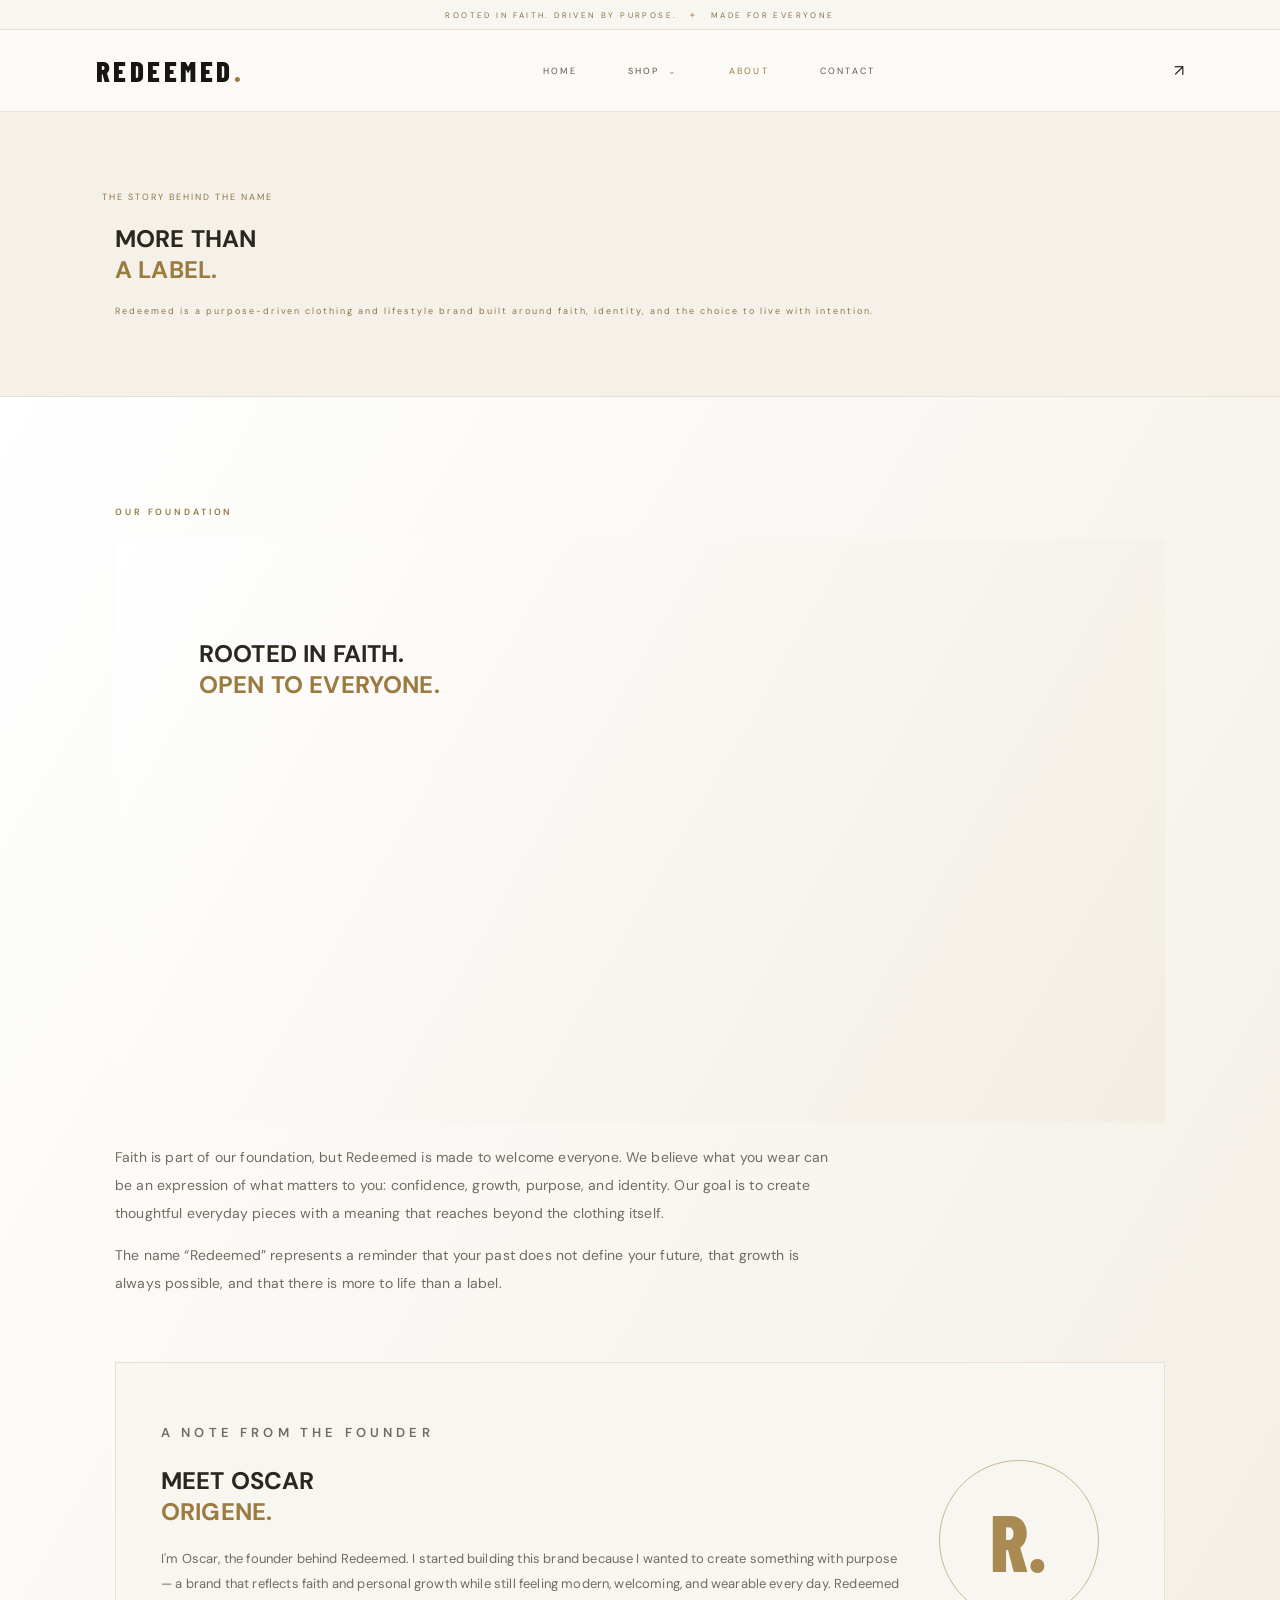
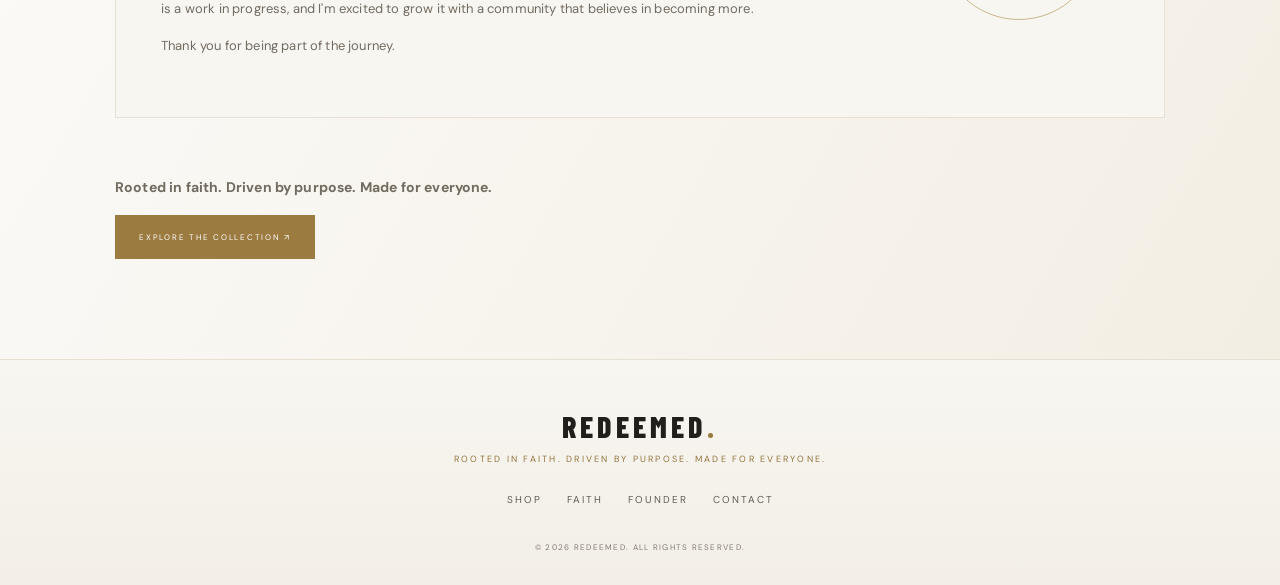
==== commit 205381ed: "Update about page shop dropdown destinations" ====
--- a/about.html
+++ b/about.html
@@ -1,7 +1,7 @@
 <!doctype html>
 <html lang="en"><head><meta charset="utf-8"><meta name="viewport" content="width=device-width, initial-scale=1"><meta name="theme-color" content="#fbfaf7"><meta name="description" content="Meet the founder and learn the vision behind Redeemed. Rooted in faith. Driven by purpose. Made for everyone."><title>About Redeemed — The Story & Founder</title><link rel="preconnect" href="https://fonts.googleapis.com"><link rel="preconnect" href="https://fonts.gstatic.com" crossorigin><link href="https://fonts.googleapis.com/css2?family=Barlow+Condensed:wght@500;600;700;800&family=DM+Sans:wght@300;400;500;600;700&display=swap" rel="stylesheet"><link rel="stylesheet" href="styles.css"></head>
 <body><div class="announcement">ROOTED IN FAITH. DRIVEN BY PURPOSE. <span>✦</span> MADE FOR EVERYONE</div>
-<header class="site-header"><a class="brand" href="index.html">REDEEMED<span>.</span></a><button class="menu-toggle" aria-label="Open navigation" aria-expanded="false"><span></span><span></span></button><nav class="main-nav" aria-label="Main navigation"><a href="index.html">HOME</a><div class="nav-dropdown"><button class="nav-drop-trigger" aria-expanded="false">SHOP <span>⌄</span></button><div class="nav-drop-panel"><a href="index.html#apparel">All products</a><a href="index.html#collections">Collections</a></div></div><a class="active" href="about.html">ABOUT</a><a href="index.html#contact">CONTACT</a></nav><a class="bag-link" href="https://redeemedappreal.com" aria-label="Visit store">↗</a></header>
+<header class="site-header"><a class="brand" href="index.html">REDEEMED<span>.</span></a><button class="menu-toggle" aria-label="Open navigation" aria-expanded="false"><span></span><span></span></button><nav class="main-nav" aria-label="Main navigation"><a href="index.html">HOME</a><div class="nav-dropdown"><button class="nav-drop-trigger" aria-expanded="false">SHOP <span>⌄</span></button><div class="nav-drop-panel"><a href="shop.html">Shop all clothing</a><a href="shop.html?collection=everyday">Everyday</a><a href="shop.html?collection=faith">Faith</a><a href="shop.html?collection=lifestyle">Lifestyle</a><a href="shop.html?collection=accessories">Accessories</a></div></div><a class="active" href="about.html">ABOUT</a><a href="index.html#contact">CONTACT</a></nav><a class="bag-link" href="https://redeemedappreal.com" aria-label="Visit store">↗</a></header>
 <main><section class="page-hero"><p>THE STORY BEHIND THE NAME</p><div class="about-page-inner"><h1>MORE THAN<br><span style="color:#9b7b3f">A LABEL.</span></h1><p class="lead">Redeemed is a purpose-driven clothing and lifestyle brand built around faith, identity, and the choice to live with intention.</p></div></section>
 <section class="about-page"><div class="about-page-inner"><p class="section-kicker">OUR FOUNDATION</p><h2 class="about-page h1">ROOTED IN FAITH.<br><span style="color:#9b7b3f">OPEN TO EVERYONE.</span></h2><p class="story-copy">Faith is part of our foundation, but Redeemed is made to welcome everyone. We believe what you wear can be an expression of what matters to you: confidence, growth, purpose, and identity. Our goal is to create thoughtful everyday pieces with a meaning that reaches beyond the clothing itself.</p><p class="story-copy">The name “Redeemed” represents a reminder that your past does not define your future, that growth is always possible, and that there is more to life than a label.</p><div class="founder-panel" id="founder"><div><p class="section-kicker">A NOTE FROM THE FOUNDER</p><h2>MEET OSCAR<br><span style="color:#9b7b3f">ORIGENE.</span></h2><p>I'm Oscar, the founder behind Redeemed. I started building this brand because I wanted to create something with purpose — a brand that reflects faith and personal growth while still feeling modern, welcoming, and wearable every day. Redeemed is a work in progress, and I'm excited to grow it with a community that believes in becoming more.</p><p>Thank you for being part of the journey.</p></div><div class="founder-stamp" aria-hidden="true">R.</div></div><p class="story-copy" style="margin-top:55px"><strong>Rooted in faith. Driven by purpose. Made for everyone.</strong></p><a class="button button-gold" href="index.html#apparel">EXPLORE THE COLLECTION ↗</a></div></section></main>
-<footer id="contact"><a class="footer-brand" href="index.html">REDEEMED<span>.</span></a><p>ROOTED IN FAITH. DRIVEN BY PURPOSE. MADE FOR EVERYONE.</p><div class="footer-links"><a href="index.html#apparel">SHOP</a><a href="index.html#collections">COLLECTIONS</a><a href="about.html#founder">FOUNDER</a><a href="mailto:hello@redeemedappreal.com">CONTACT</a></div><small>© <span id="year"></span> REDEEMED. ALL RIGHTS RESERVED.</small></footer><script src="script.js"></script></body></html>+<footer id="contact"><a class="footer-brand" href="index.html">REDEEMED<span>.</span></a><p>ROOTED IN FAITH. DRIVEN BY PURPOSE. MADE FOR EVERYONE.</p><div class="footer-links"><a href="shop.html">SHOP</a><a href="shop.html?collection=faith">FAITH</a><a href="about.html#founder">FOUNDER</a><a href="mailto:hello@redeemedappreal.com">CONTACT</a></div><small>© <span id="year"></span> REDEEMED. ALL RIGHTS RESERVED.</small></footer><script src="script.js"></script></body></html>
--- a/styles.css
+++ b/styles.css
@@ -444,3 +444,16 @@
 .page-hero{padding:70px 8%;background:#f5f1e8;border-bottom:1px solid #e8e0d2}
 .page-hero p{color:#8d7448;font-size:9px;letter-spacing:.22em}
 @media(max-width:700px){.main-nav{align-items:stretch}.nav-dropdown{width:100%;text-align:center}.nav-drop-panel{position:static;box-shadow:none;border:0;background:#faf8f3;margin-top:5px}.nav-drop-panel a{text-align:center}.shop-toolbar{align-items:stretch}.shop-toolbar label{flex:1;min-width:130px}.shop-toolbar select{width:100%;min-width:0}.view-controls{margin-left:0}.product-grid.list-view .live-product{grid-template-columns:112px 1fr;gap:12px}.product-grid.list-view .live-product-image{height:140px}.founder-teaser{align-items:flex-start}.founder-monogram{width:105px;font-size:70px;flex:none}.about-page{padding:70px 7%}.about-page .founder-panel{grid-template-columns:1fr;padding:25px}.about-page .founder-stamp{width:100px;font-size:50px}}
+
+/* HOMEPAGE FEATURED EDIT + DEDICATED SHOP */
+.featured-section{padding-top:85px;padding-bottom:75px}
+.featured-section .section-heading{align-items:end}
+.featured-section .section-heading>.text-link{font-size:9px;letter-spacing:.15em;color:#92713a}
+.featured-footer{text-align:center;margin-top:35px}
+.home-story-strip{padding:35px 7%;display:flex;align-items:center;justify-content:space-between;gap:20px;background:#f4f0e8;border-block:1px solid #e8e0d2}
+.home-story-strip p{font:600 14px "Barlow Condensed",sans-serif;letter-spacing:.18em;color:#62543b}
+.home-story-strip a{font-size:9px;letter-spacing:.16em;color:#92713a}
+.shop-page-hero{padding-top:78px;padding-bottom:78px}
+.shop-page-collection{min-height:55vh}
+.shop-page-collection .product-grid{margin-top:25px}
+@media(max-width:650px){.home-story-strip{align-items:flex-start;flex-direction:column}.featured-section{padding-top:65px;padding-bottom:60px}}
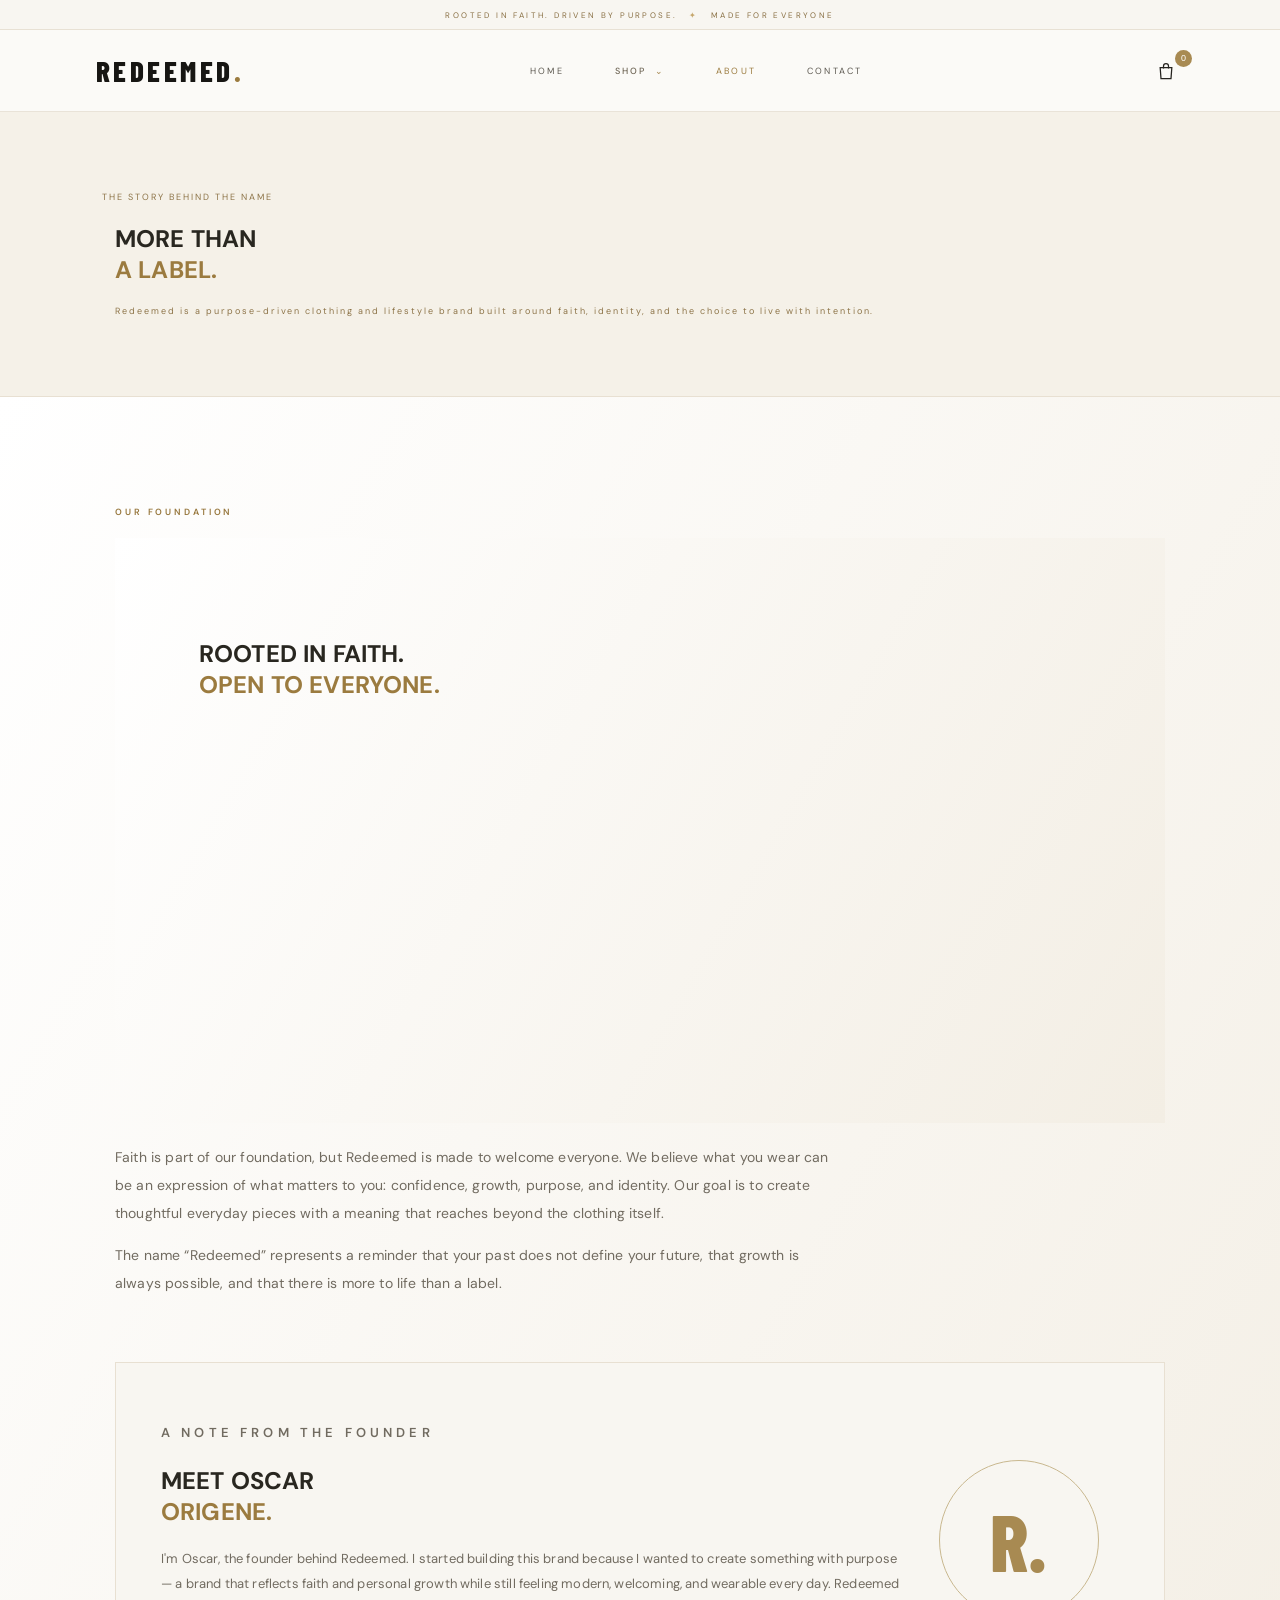
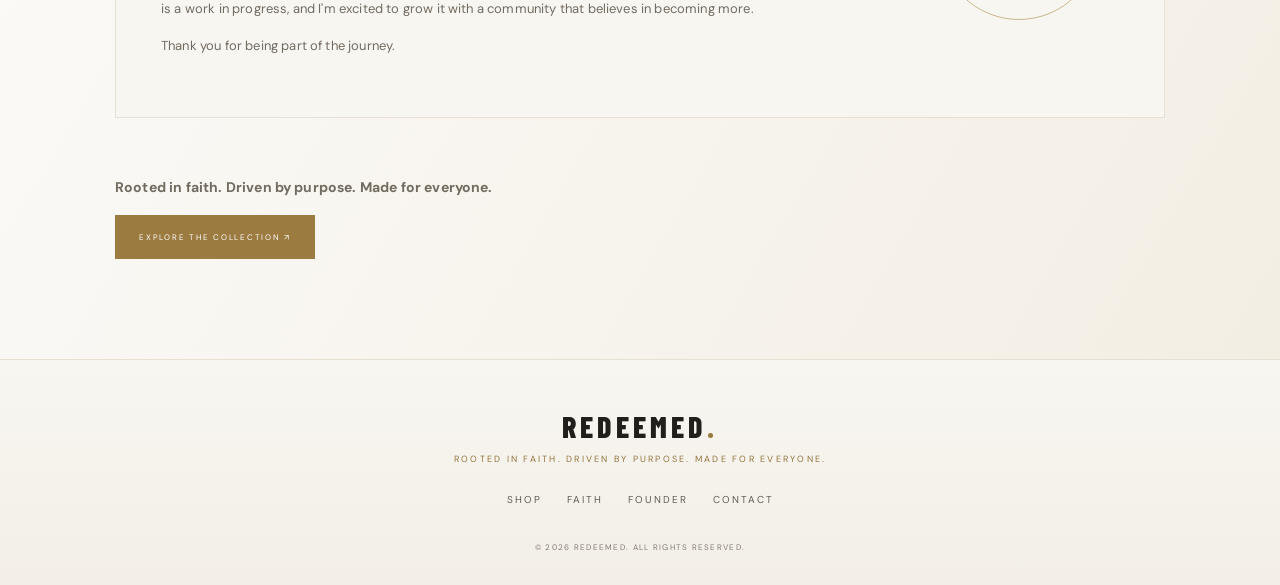
==== commit f5126a1c: "Add custom Redeemed shopping bag controls" ====
--- a/about.html
+++ b/about.html
@@ -1,7 +1,7 @@
 <!doctype html>
 <html lang="en"><head><meta charset="utf-8"><meta name="viewport" content="width=device-width, initial-scale=1"><meta name="theme-color" content="#fbfaf7"><meta name="description" content="Meet the founder and learn the vision behind Redeemed. Rooted in faith. Driven by purpose. Made for everyone."><title>About Redeemed — The Story & Founder</title><link rel="preconnect" href="https://fonts.googleapis.com"><link rel="preconnect" href="https://fonts.gstatic.com" crossorigin><link href="https://fonts.googleapis.com/css2?family=Barlow+Condensed:wght@500;600;700;800&family=DM+Sans:wght@300;400;500;600;700&display=swap" rel="stylesheet"><link rel="stylesheet" href="styles.css"></head>
 <body><div class="announcement">ROOTED IN FAITH. DRIVEN BY PURPOSE. <span>✦</span> MADE FOR EVERYONE</div>
-<header class="site-header"><a class="brand" href="index.html">REDEEMED<span>.</span></a><button class="menu-toggle" aria-label="Open navigation" aria-expanded="false"><span></span><span></span></button><nav class="main-nav" aria-label="Main navigation"><a href="index.html">HOME</a><div class="nav-dropdown"><button class="nav-drop-trigger" aria-expanded="false">SHOP <span>⌄</span></button><div class="nav-drop-panel"><a href="shop.html">Shop all clothing</a><a href="shop.html?collection=everyday">Everyday</a><a href="shop.html?collection=faith">Faith</a><a href="shop.html?collection=lifestyle">Lifestyle</a><a href="shop.html?collection=accessories">Accessories</a></div></div><a class="active" href="about.html">ABOUT</a><a href="index.html#contact">CONTACT</a></nav><a class="bag-link" href="https://redeemedappreal.com" aria-label="Visit store">↗</a></header>
+<header class="site-header"><a class="brand" href="index.html">REDEEMED<span>.</span></a><button class="menu-toggle" aria-label="Open navigation" aria-expanded="false"><span></span><span></span></button><nav class="main-nav" aria-label="Main navigation"><a href="index.html">HOME</a><div class="nav-dropdown"><button class="nav-drop-trigger" aria-expanded="false">SHOP <span>⌄</span></button><div class="nav-drop-panel"><a href="shop.html">Shop all clothing</a><a href="shop.html?collection=everyday">Everyday</a><a href="shop.html?collection=faith">Faith</a><a href="shop.html?collection=lifestyle">Lifestyle</a><a href="shop.html?collection=accessories">Accessories</a></div></div><a class="active" href="about.html">ABOUT</a><a href="index.html#contact">CONTACT</a></nav><button class="bag-link" type="button" aria-label="Open shopping bag"><svg viewBox="0 0 24 24" aria-hidden="true"><path d="M5 8h14l-1 13H6L5 8Z"/><path d="M9 9V6a3 3 0 0 1 6 0v3"/></svg><span class="bag-count">0</span></button></header>
 <main><section class="page-hero"><p>THE STORY BEHIND THE NAME</p><div class="about-page-inner"><h1>MORE THAN<br><span style="color:#9b7b3f">A LABEL.</span></h1><p class="lead">Redeemed is a purpose-driven clothing and lifestyle brand built around faith, identity, and the choice to live with intention.</p></div></section>
 <section class="about-page"><div class="about-page-inner"><p class="section-kicker">OUR FOUNDATION</p><h2 class="about-page h1">ROOTED IN FAITH.<br><span style="color:#9b7b3f">OPEN TO EVERYONE.</span></h2><p class="story-copy">Faith is part of our foundation, but Redeemed is made to welcome everyone. We believe what you wear can be an expression of what matters to you: confidence, growth, purpose, and identity. Our goal is to create thoughtful everyday pieces with a meaning that reaches beyond the clothing itself.</p><p class="story-copy">The name “Redeemed” represents a reminder that your past does not define your future, that growth is always possible, and that there is more to life than a label.</p><div class="founder-panel" id="founder"><div><p class="section-kicker">A NOTE FROM THE FOUNDER</p><h2>MEET OSCAR<br><span style="color:#9b7b3f">ORIGENE.</span></h2><p>I'm Oscar, the founder behind Redeemed. I started building this brand because I wanted to create something with purpose — a brand that reflects faith and personal growth while still feeling modern, welcoming, and wearable every day. Redeemed is a work in progress, and I'm excited to grow it with a community that believes in becoming more.</p><p>Thank you for being part of the journey.</p></div><div class="founder-stamp" aria-hidden="true">R.</div></div><p class="story-copy" style="margin-top:55px"><strong>Rooted in faith. Driven by purpose. Made for everyone.</strong></p><a class="button button-gold" href="index.html#apparel">EXPLORE THE COLLECTION ↗</a></div></section></main>
 <footer id="contact"><a class="footer-brand" href="index.html">REDEEMED<span>.</span></a><p>ROOTED IN FAITH. DRIVEN BY PURPOSE. MADE FOR EVERYONE.</p><div class="footer-links"><a href="shop.html">SHOP</a><a href="shop.html?collection=faith">FAITH</a><a href="about.html#founder">FOUNDER</a><a href="mailto:hello@redeemedappreal.com">CONTACT</a></div><small>© <span id="year"></span> REDEEMED. ALL RIGHTS RESERVED.</small></footer><script src="script.js"></script></body></html>
--- a/styles.css
+++ b/styles.css
@@ -457,3 +457,47 @@
 .shop-page-collection{min-height:55vh}
 .shop-page-collection .product-grid{margin-top:25px}
 @media(max-width:650px){.home-story-strip{align-items:flex-start;flex-direction:column}.featured-section{padding-top:65px;padding-bottom:60px}}
+
+/* REDEEMED CUSTOM BAG + PRODUCT OPTION MODAL */
+.bag-link{position:relative;display:inline-flex;align-items:center;justify-content:center;gap:5px;border:0;background:transparent;cursor:pointer;padding:8px}
+.bag-count{position:absolute;top:-3px;right:-8px;min-width:17px;height:17px;padding:0 4px;border-radius:20px;background:#a88a52;color:white;font-size:9px;display:grid;place-items:center}
+.quick-add{width:100%;border:0;border-top:1px solid #eee8dc;background:transparent;padding:14px 4px;text-align:left;cursor:pointer;color:#92713a;font:600 9px "DM Sans",sans-serif;letter-spacing:.13em}
+.quick-add:disabled{opacity:.45;cursor:not-allowed}
+.redeemed-cart-drawer{position:fixed;inset:0;z-index:1000;visibility:hidden;pointer-events:none}
+.redeemed-cart-drawer.is-open{visibility:visible;pointer-events:auto}
+.cart-backdrop{position:absolute;inset:0;background:rgba(30,27,22,.38);opacity:0;transition:opacity .25s}
+.is-open .cart-backdrop{opacity:1}
+.cart-panel{position:absolute;right:0;top:0;height:100%;width:min(470px,100%);background:#fbfaf7;box-shadow:-20px 0 60px rgba(30,25,15,.14);transform:translateX(102%);transition:transform .3s;display:flex;flex-direction:column;padding:28px}
+.is-open .cart-panel{transform:translateX(0)}
+.cart-head{display:flex;justify-content:space-between;align-items:center;padding-bottom:20px;border-bottom:1px solid #e8e0d2}
+.cart-head h2{font:600 35px "Barlow Condensed",sans-serif;margin:7px 0;color:#292720}
+.cart-head h2 span{color:#a88a52}
+.cart-close,.product-modal-close{border:0;background:transparent;font-size:32px;color:#6b6254;cursor:pointer}
+.cart-items{overflow:auto;flex:1}
+.cart-item{display:grid;grid-template-columns:88px 1fr;gap:15px;padding:18px 0;border-bottom:1px solid #e8e0d2}
+.cart-item img{width:88px;height:105px;object-fit:cover;background:#f0ece3}
+.cart-item-info{display:flex;flex-direction:column;gap:6px;color:#39352d;font-size:12px}
+.cart-item-info>span{color:#857b6b;font-size:10px}
+.cart-quantity{display:flex;align-items:center;gap:12px;margin-top:6px}
+.cart-quantity button{width:25px;height:25px;border:1px solid #ddd4c4;background:white;color:#5a4b31;cursor:pointer}
+.cart-quantity .cart-remove{width:auto;border:0;margin-left:auto;font-size:8px;letter-spacing:.12em;background:transparent}
+.cart-bottom{padding-top:18px;border-top:1px solid #e8e0d2}
+.cart-subtotal{display:flex;justify-content:space-between;color:#4b4337;font-size:11px;letter-spacing:.1em}
+.cart-bottom p,.modal-note{color:#8a8174;font-size:10px;line-height:1.6}
+.cart-checkout{width:100%;background:#a88a52;cursor:pointer}
+.cart-checkout:disabled{opacity:.5;cursor:not-allowed}
+.cart-continue{display:block;margin:15px auto 0;border:0;background:none;color:#8b7448;font-size:9px;letter-spacing:.15em;cursor:pointer}
+.product-modal{position:fixed;inset:0;z-index:1100;display:grid;place-items:center;padding:18px}
+.product-modal-backdrop{position:absolute;inset:0;background:rgba(30,27,22,.48)}
+.product-modal-panel{position:relative;width:min(760px,100%);max-height:92vh;overflow:auto;display:grid;grid-template-columns:1fr 1fr;background:#fbfaf7;box-shadow:0 20px 70px rgba(0,0,0,.2)}
+.product-modal-close{position:absolute;right:12px;top:7px;z-index:2}
+.product-modal-image{min-height:420px;background:#f0ece3;display:grid;place-items:center}
+.product-modal-image img{width:100%;height:100%;max-height:560px;object-fit:cover}
+.product-modal-details{padding:55px 30px 30px;display:flex;flex-direction:column;gap:17px}
+.product-modal-details h2{font:600 36px/1.05 "Barlow Condensed",sans-serif;color:#292720;margin:0}
+.modal-price{font-size:15px;color:#806b44}
+.product-modal-details label{display:grid;gap:8px;font-size:9px;letter-spacing:.14em;color:#89764f}
+.product-modal-details select,.product-modal-details input{width:100%;padding:12px;border:1px solid #ded6c8;background:white;color:#39352d;font:12px "DM Sans",sans-serif}
+.modal-add{background:#a88a52;color:white;cursor:pointer}
+body.cart-open{overflow:hidden}
+@media(max-width:600px){.cart-panel{padding:22px}.product-modal-panel{grid-template-columns:1fr;max-height:94vh}.product-modal-image{min-height:230px;height:230px}.product-modal-image img{max-height:230px}.product-modal-details{padding:25px}.product-modal-details h2{font-size:29px}}
